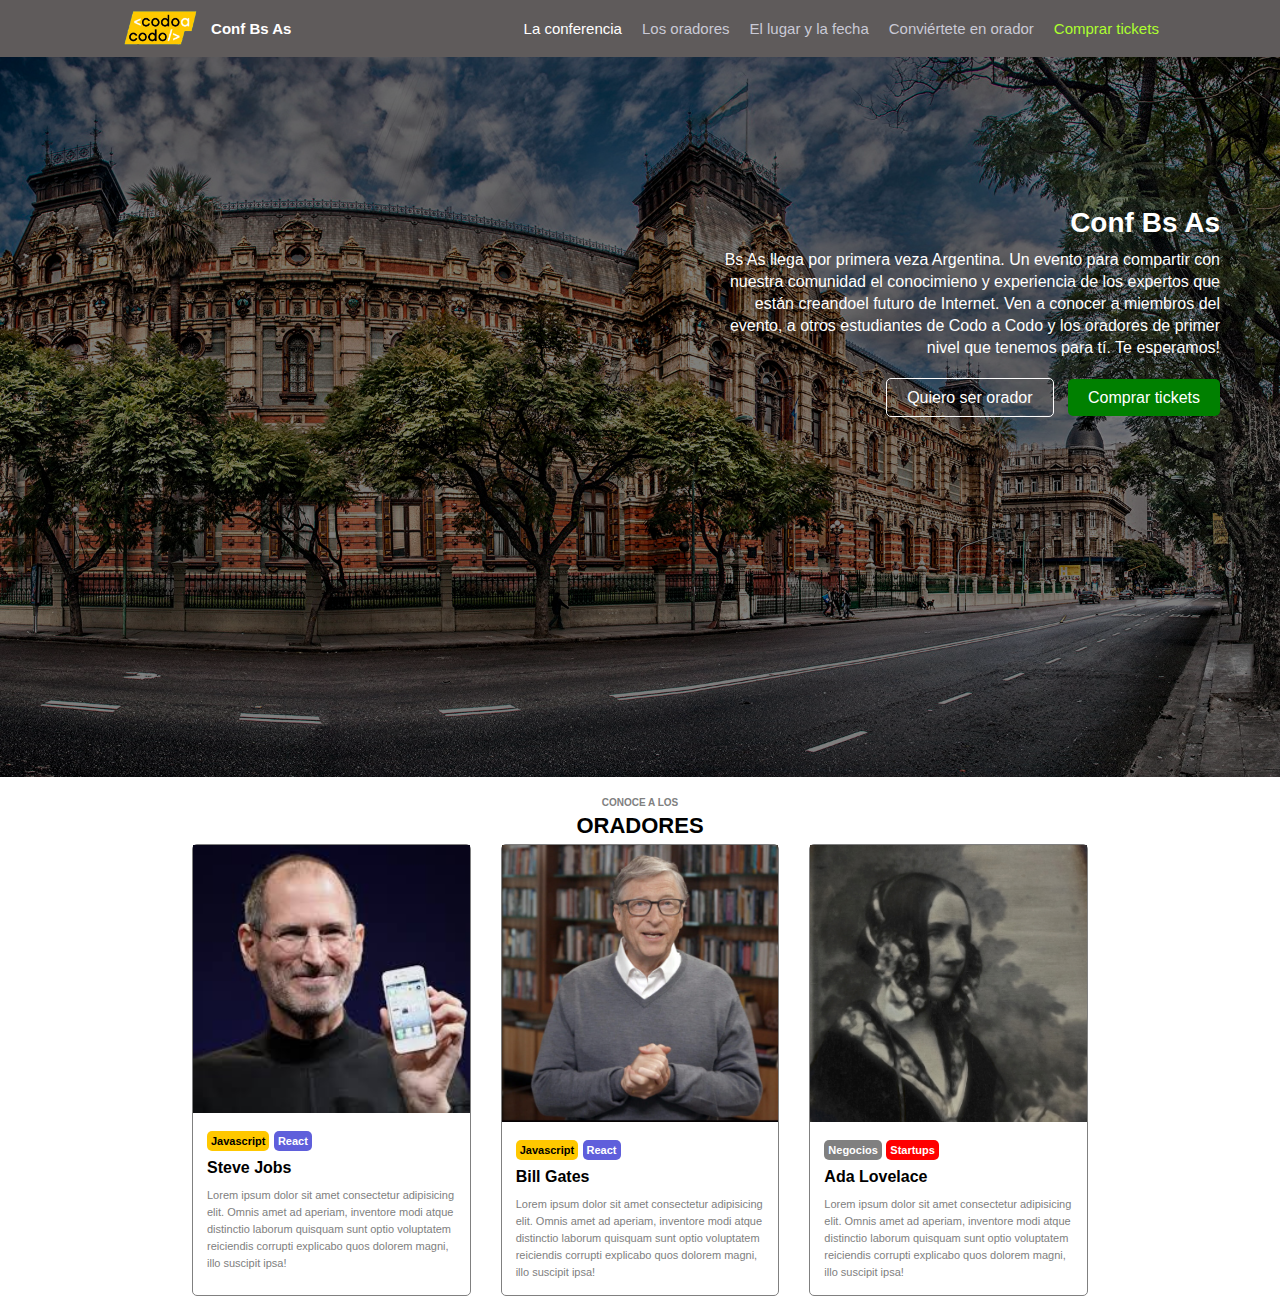
==== index.html @ dbdfaa31 "Primera versión de Conoce a los Oradores, del proyecto Codo a Codo de CSS" ====
<!DOCTYPE html>
<html lang="es">
<head>
    <meta charset="UTF-8">
    <meta name="viewport" content="width=device-width, initial-scale=1.0">
    <link rel="stylesheet" href="styles.css">
    <title>Proyecto</title>
</head>
<body>
    <header class="header-container">
        <div class="logo">
            <img class="logo__img" src="imagenes_integrador_front/codoacodo.png" alt="Logo">
            <h1 class="logo__h1">Conf Bs As</h1>
        </div>
        <nav class="navbar">
            <ul class="navbar__ul">
                <li><a href="#" class="active">La conferencia</a></li>
                <li><a href="#">Los oradores</a></li>
                <li><a href="#">El lugar y la fecha</a></li>
                <li><a href="#">Conviértete en orador</a></li>
                <li><a href="#" class="active-verde">Comprar tickets</a></li>
            </uln>
        </nav>
    </header>
    <main>
        <div class="bg-vistas">
            <div class="bg-dark"></div>
            <div class="card">
                <h2 class="card__h2">Conf Bs As</h2>
                <p class="card__p">Bs As llega por primera veza Argentina. Un evento para compartir con nuestra comunidad el conocimieno y experiencia de los expertos que están creandoel futuro de Internet. Ven a conocer a miembros del evento, a otros estudiantes de Codo a Codo y los oradores de primer nivel que tenemos para tí. Te esperamos!</p>
                <a href="#" class="card__a1">Quiero ser orador</a>
                <a href="#" class="card__a2">Comprar tickets</a>
            </div>
        </div>
        <div class="oradores">
            <h2 class="oradores__h2">Conoce a los</h2>
            <h3 class="oradores__h3">Oradores</h3>
            <div class="card__oradores">
                <div class="card__orador">
                    <img src="imagenes_integrador_front/steve.jpg" alt="Orador">
                    <div class="card__orador__1">
                        <span class="javascript">Javascript</span>
                        <span class="react">React</span>
                        <h3>Steve Jobs</h3>
                        <p>Lorem ipsum dolor sit amet consectetur adipisicing elit. Omnis amet ad aperiam, inventore modi atque distinctio laborum quisquam sunt optio voluptatem reiciendis corrupti explicabo quos dolorem magni, illo suscipit ipsa!</p>
                    </div>
                </div>
                <div class="card__orador">
                    <img src="imagenes_integrador_front/bill.jpg" alt="Orador">
                    <div class="card__orador__2">
                        <span class="javascript">Javascript</span>
                        <span class="react">React</span>
                        <h3>Bill Gates</h3>
                        <p>Lorem ipsum dolor sit amet consectetur adipisicing elit. Omnis amet ad aperiam, inventore modi atque distinctio laborum quisquam sunt optio voluptatem reiciendis corrupti explicabo quos dolorem magni, illo suscipit ipsa!</p>
                    </div>
                </div>
                <div class="card__orador">
                    <img src="imagenes_integrador_front/ada.jpeg" alt="Orador">
                    <div class="card__orador__3">
                        <span class="negocios">Negocios</span>
                        <span class="startups">Startups</span>
                        <h3>Ada Lovelace</h3>
                        <p>Lorem ipsum dolor sit amet consectetur adipisicing elit. Omnis amet ad aperiam, inventore modi atque distinctio laborum quisquam sunt optio voluptatem reiciendis corrupti explicabo quos dolorem magni, illo suscipit ipsa!</p>
                    </div>
                </div>    
            </div>
        </div>
    </main>
</body>
</html>
---- styles.css ----
*
{
    margin: 0;
    padding: 0;
    box-sizing: border-box;
    font-family: sans-serif;
}

.header-container
{
    display: flex;
    justify-content: space-around;
    background-color: rgb(95, 91, 91);
}

.logo
{
    display: flex;
    justify-content: center;
    align-items: center;
}

.logo__img
{
width: 100px;
}

.logo__h1
{
    font-size: 15px;
    color: white;
}

.navbar
{
    display: flex;
    justify-content: center;
    align-items: center;
}

.navbar__ul
{
    display: flex;
    flex-direction: row;
    list-style: none;
}

.navbar__ul li a
{
    color: rgb(202, 202, 214);
    font-size: 15px;
    text-decoration: none;
    margin: 10px;
}

.active
{
    color: white !important;
}

.active-verde
{
    color: greenyellow !important;
}

.bg-vistas
{
    position: relative;
    width: 100%;
    height: 80vh;
    background-image: url(imagenes_integrador_front/ba1.jpg);
    background-repeat: no-repeat;
    background-position: center center;
    background-size: cover;
    background-color: rgba(0, 0, 0, 0.5);
}

.bg-dark
{
    position: absolute;
    width: 100%;
    height: 100%;
    background-color: rgba(0, 0, 0, 0.5);
}

.card
{
    width: 500px;
    top: 150px;
    right: 60px;
    position: absolute;
    text-align: right;
}

.card__h2, .card__p, .card__a1, .card__a2
{
    color: white;
}

.card__h2
{
    font-size: 28px;
    margin-bottom: 10px;
}

.card__p
{
    line-height: 22px;
    margin-bottom: 30px;
}

.card__a1, .card__a2
{
    text-decoration: none;
}

.card__a1
{
    margin: 10px;
    padding: 10px 20px;
    border: 1px solid white;
    border-radius: 5px;
}

.card__a2
{
    padding: 10px 20px;
    background-color: green;
    border-radius: 5px;
}

.oradores
{
    margin-top: 20px;
    margin-bottom: 20px;
}

.oradores__h2, .oradores__h3
{
    text-align: center;
    text-transform: uppercase;
}

.oradores__h2
{
    font-size: 10px;
    color: gray;
    margin-bottom: 5px;
}

.oradores__h3
{
    font-size: 22px;
    margin-bottom: 5px;
}

.card__oradores
{
    width: 70%;
    display: grid;
    grid-template-columns: repeat(3, 1fr);
    gap: 30px;
    margin: 0 auto;
}

.card__orador
{
    border: 1px solid gray;
    border-radius: 5px;
}

.card__orador img
{
    width: 100%;
}

.card__orador__1, .card__orador__2, .card__orador__3
{
    padding: 14px;
}

.card__orador__1 h3, .card__orador__2 h3, .card__orador__3 h3
{
    font-size: 16px;
    margin: 10px 0;
}

.card__orador__1 p, .card__orador__2 p, .card__orador__3 p
{
    color: gray;
    font-size: 11px;
    line-height: 17px;
}

.card__orador__1 .javascript, .card__orador__2 .javascript
{
    font-size: 11px;
    font-weight: 700;
    padding: 4px;
    border-radius: 5px;
    border: none;
    background-color: rgb(255, 200, 0);
}

.card__orador__1 .react, .card__orador__2 .react
{
    color: white;
    font-size: 11px;
    font-weight: 700;
    padding: 4px;
    border-radius: 5px;
    border: none;
    background-color: rgb(95, 95, 219);
}

.card__orador__3 .negocios
{
    color: white;
    font-size: 11px;
    font-weight: 700;
    padding: 4px;
    border-radius: 5px;
    border: none;
    background-color: gray;
}

.card__orador__3 .startups
{
    color: white;
    font-size: 11px;
    font-weight: 700;
    padding: 4px;
    border-radius: 5px;
    border: none;
    background-color: red;
}
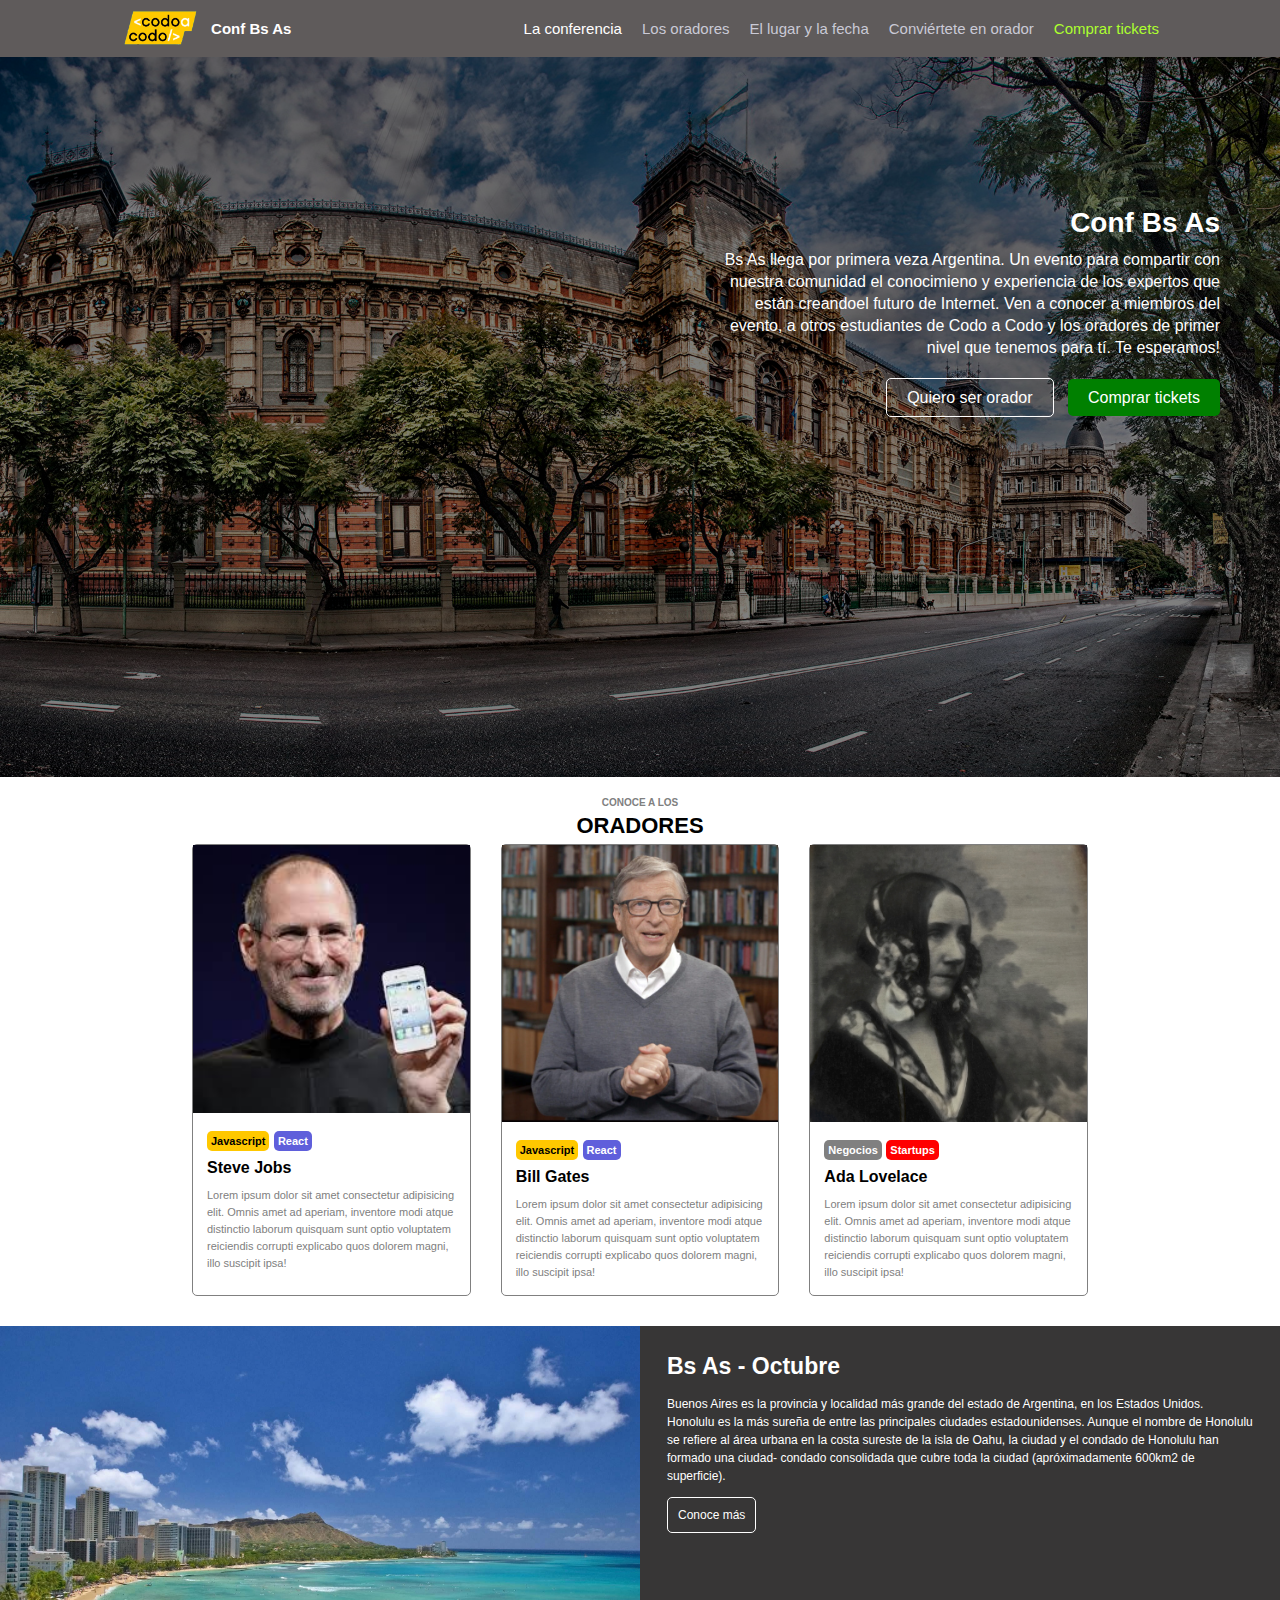
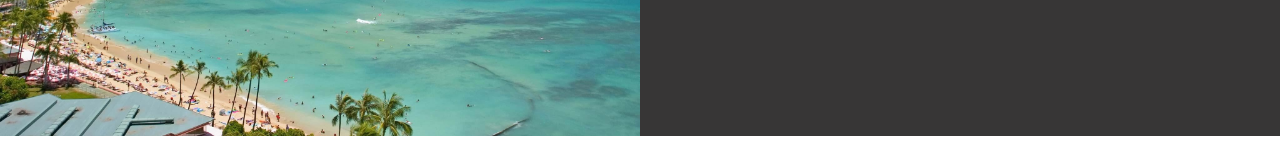
==== commit 8e2ab3c9: "Primera versión de Paisajes con su respectivo css" ====
--- a/index.html
+++ b/index.html
@@ -65,6 +65,16 @@
                 </div>    
             </div>
         </div>
+        <div class="paisaje">
+            <div class="fondo">
+                <img src="imagenes_integrador_front/honolulu.jpg" alt="Paisaje">
+            </div>
+            <div class="descripcion">
+                <h3 class="descripcion__h3">Bs As - Octubre</h3>
+                <p class="descripcion__p">Buenos Aires es la provincia y localidad más grande del estado de Argentina, en los Estados Unidos. Honolulu es la más sureña de entre las principales ciudades estadounidenses. Aunque el nombre de Honolulu se refiere al área urbana en la costa sureste de la isla de Oahu, la ciudad y el condado de Honolulu han formado una ciudad- condado consolidada que cubre toda la ciudad (apróximadamente 600km<span>2</span> de superficie).</p>
+                <a class="descripcion__a" href="#">Conoce más</a>
+            </div>
+        </div>
     </main>
 </body>
 </html>--- a/styles.css
+++ b/styles.css
@@ -132,7 +132,7 @@
 .oradores
 {
     margin-top: 20px;
-    margin-bottom: 20px;
+    margin-bottom: 30px;
 }
 
 .oradores__h2, .oradores__h3
@@ -235,3 +235,49 @@
     background-color: red;
 }
 
+.paisaje
+{
+    display: grid;
+    width: 100%;
+    grid-template-columns: repeat(2, 1fr);
+    margin-bottom: 10px;
+}
+
+.fondo img
+{
+    width: 100%;
+    height: 100%;
+}
+
+.descripcion
+{
+    background-color: rgb(55, 54, 54);
+    padding: 27px;
+}
+
+.descripcion__h3, .descripcion__p, .descripcion__a
+{
+    color: white;
+}
+
+.descripcion__h3
+{
+    font-size: 23px;
+    margin-bottom: 15px;
+}
+
+.descripcion__p
+{
+    font-size: 12px;
+    line-height: 18px;
+    margin-bottom: 20px;
+}
+
+.descripcion__a
+{
+    font-size: 12px;
+    text-decoration: none;
+    border: 1px solid white;
+    border-radius: 5px;
+    padding: 10px;
+}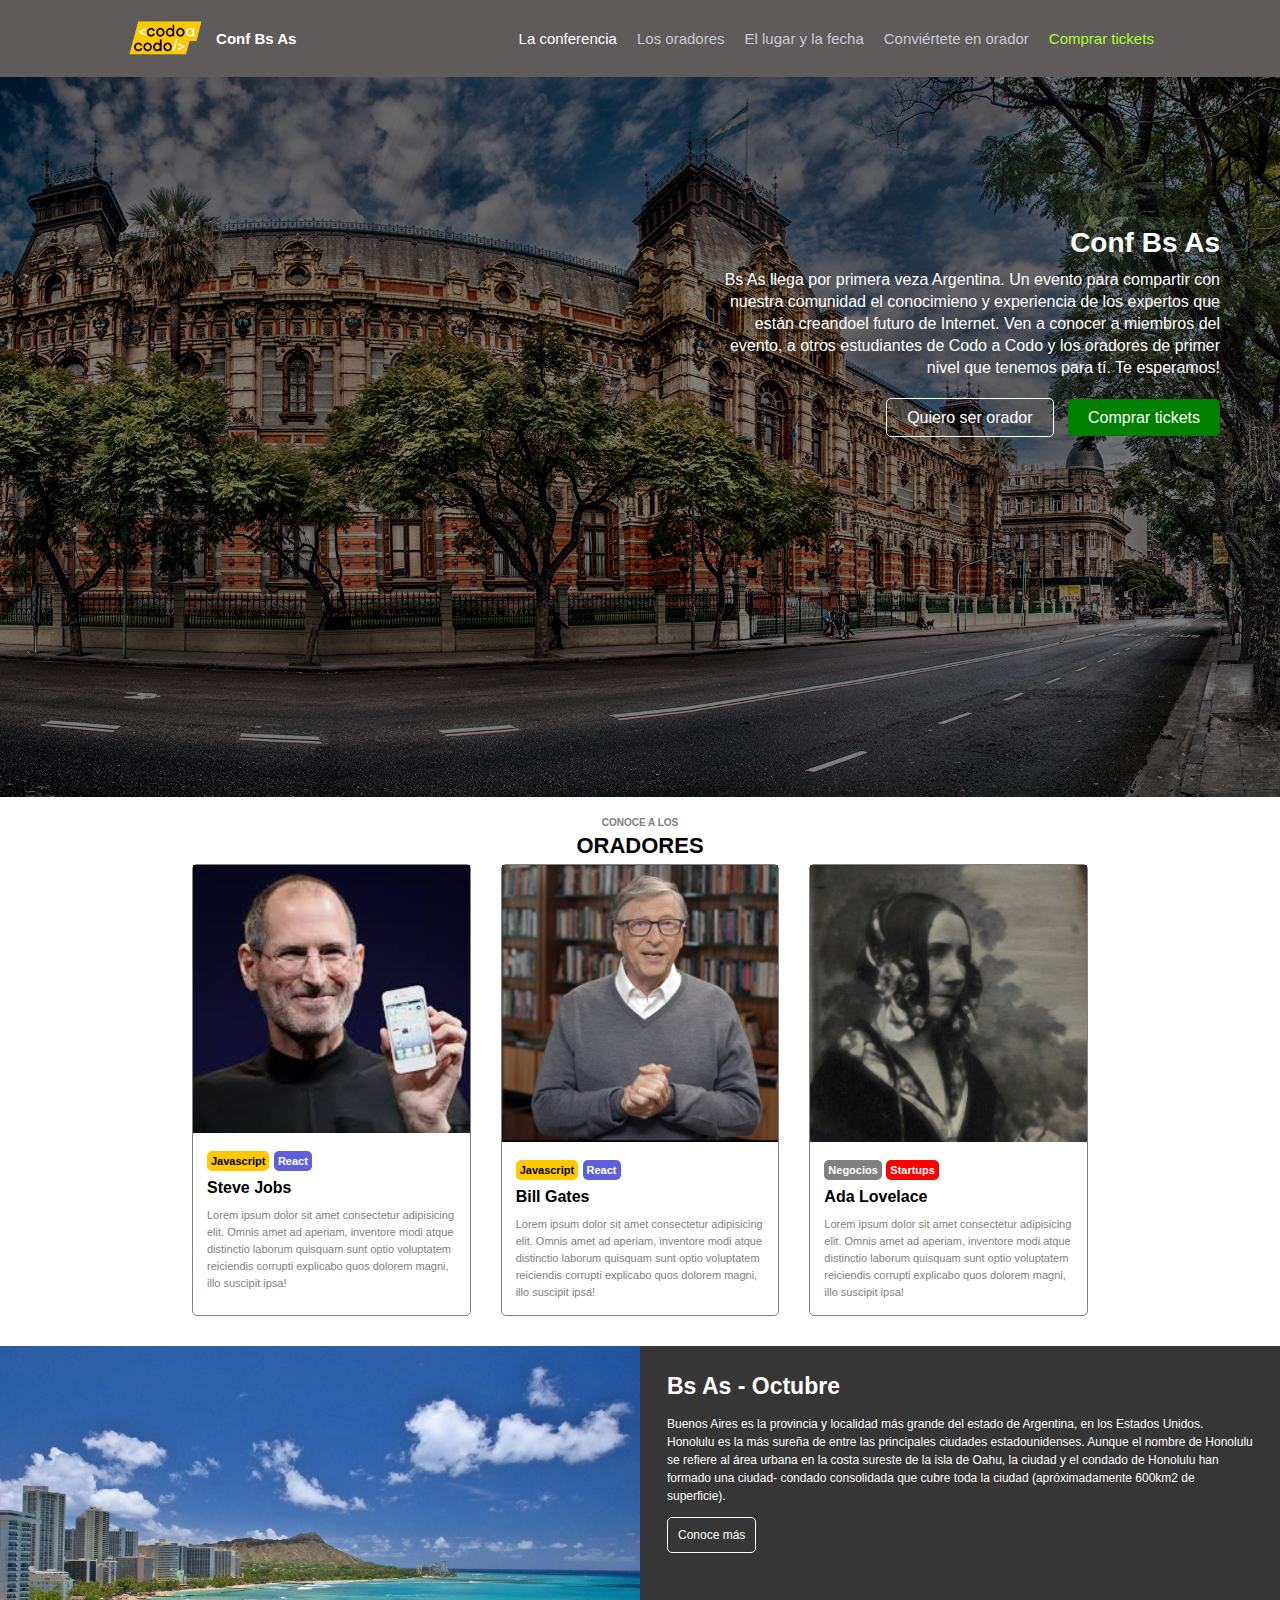
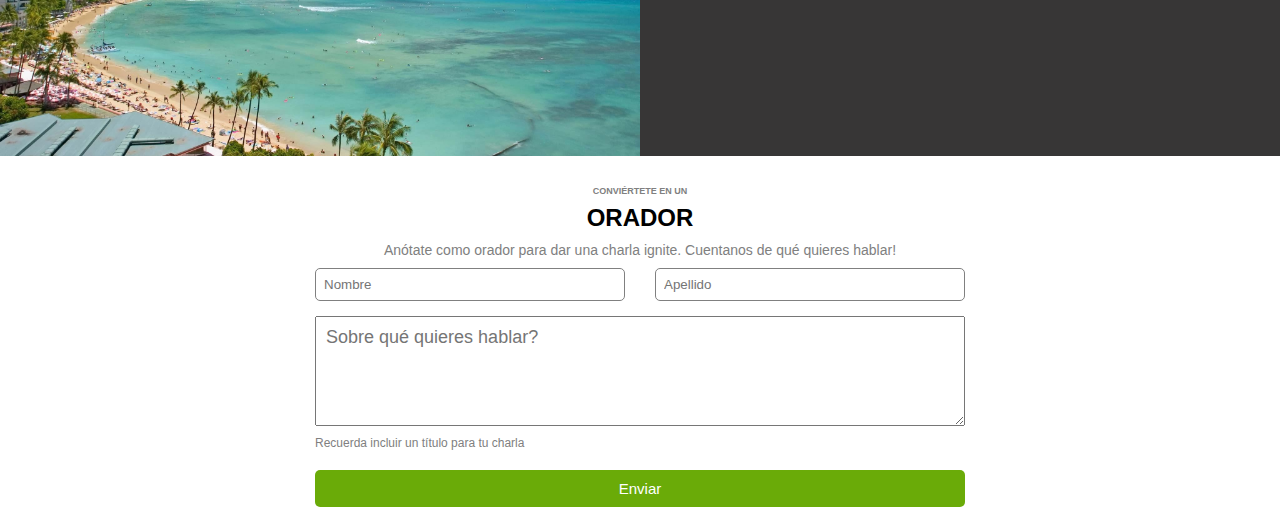
==== commit 747ab6c7: "Primera versión del Formulario con su respectivo css" ====
--- a/index.html
+++ b/index.html
@@ -75,6 +75,20 @@
                 <a class="descripcion__a" href="#">Conoce más</a>
             </div>
         </div>
+        <div class="formulario">
+            <h2 class="formulario__h2">Conviértete en un</h2>
+            <h3 class="formulario__h3">Orador</h3>
+            <p class="formulario__p">Anótate como orador para dar una charla <span>ignite</span>. Cuentanos de qué quieres hablar!</p>
+            <form class="form__flex">
+                <div class="form__input">
+                    <input type="text" name="nombre" id="nombre" placeholder="Nombre">
+                    <input type="text" name="apellido" id="apellido" placeholder="Apellido">    
+                </div>
+                <textarea name="descripcion" id="descripcion" cols="30" rows="10" placeholder="Sobre qué quieres hablar?"></textarea>
+                <p>Recuerda incluir un título para tu charla</p>
+                <input class="form__btn" type="submit" value="Enviar">
+            </form>
+        </div>
     </main>
 </body>
 </html>--- a/styles.css
+++ b/styles.css
@@ -11,6 +11,7 @@
     display: flex;
     justify-content: space-around;
     background-color: rgb(95, 91, 91);
+    padding: 10px;
 }
 
 .logo
@@ -240,7 +241,7 @@
     display: grid;
     width: 100%;
     grid-template-columns: repeat(2, 1fr);
-    margin-bottom: 10px;
+    margin-bottom: 30px;
 }
 
 .fondo img
@@ -280,4 +281,83 @@
     border: 1px solid white;
     border-radius: 5px;
     padding: 10px;
+}
+
+.formulario
+{
+    width: 650px;
+    margin: 0 auto;
+}
+
+.formulario__h2, .formulario__h3
+{
+    text-align: center;
+    text-transform: uppercase;
+}
+
+.formulario__h2
+{
+    font-size: 9px;
+    color: gray;
+    margin-bottom: 8px;
+}
+
+.formulario__h3
+{
+    font-size: 24px;
+    margin-bottom: 10px;
+}
+
+.formulario__p
+{
+    font-size: 14px;
+    color: gray;
+    text-align: center;
+    margin-bottom: 10px;
+}
+
+.form__flex
+{
+    display: flex;
+    flex-direction: column;
+}
+
+.form__flex textarea
+{
+    font-size: 18px;
+    padding: 10px;
+    height: 110px;
+}
+
+.form__flex p
+{
+    font-size: 12px;
+    color: gray;
+    margin: 10px 0 20px 0;
+}
+
+.form__input
+{
+    display: grid;
+    grid-template-columns: repeat(2, 1fr);
+    gap: 30px;
+    margin-bottom: 15px;
+}
+
+.form__input input
+{
+    padding: 8px;
+    border: 1px solid gray;
+    border-radius: 5px;
+}
+
+
+.form__btn
+{
+    font-size: 15px;
+    color: white;
+    background-color: rgb(106, 171, 8);
+    border: none;
+    border-radius: 5px;
+    padding: 10px;
 }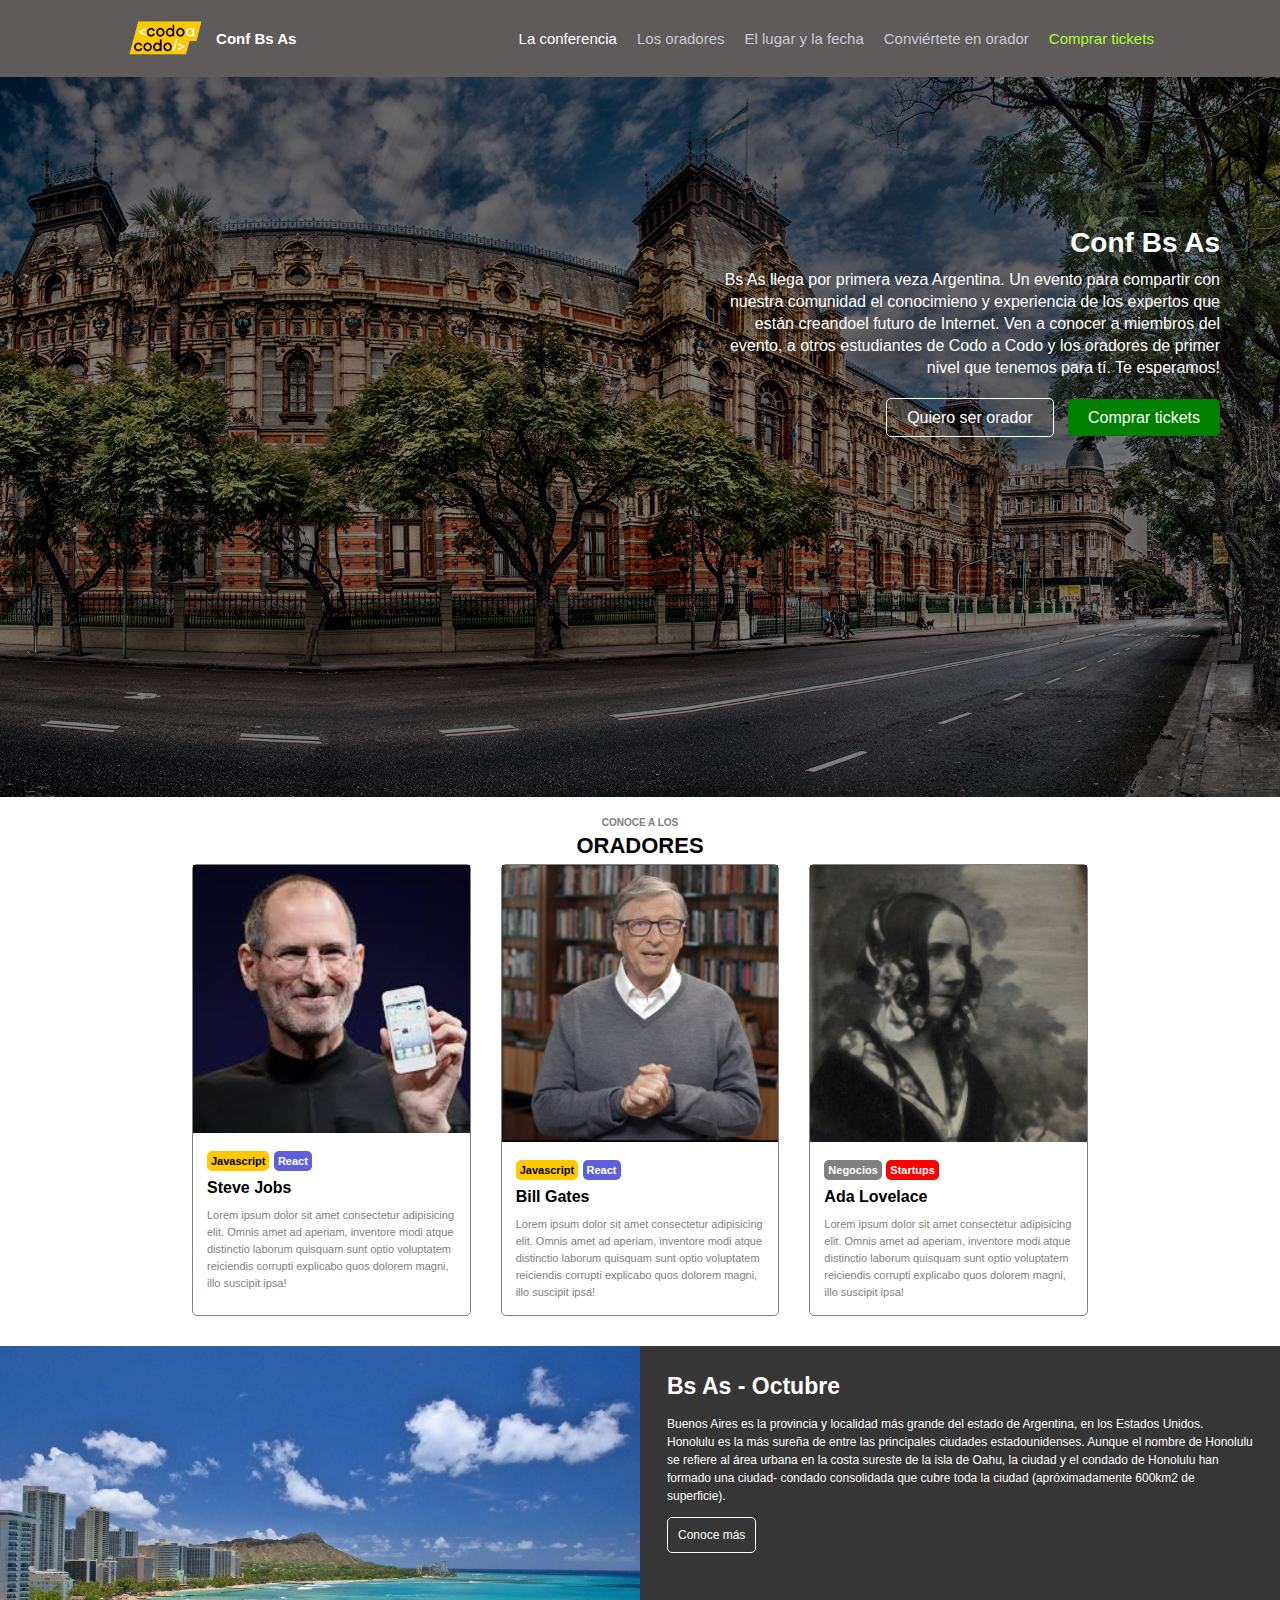
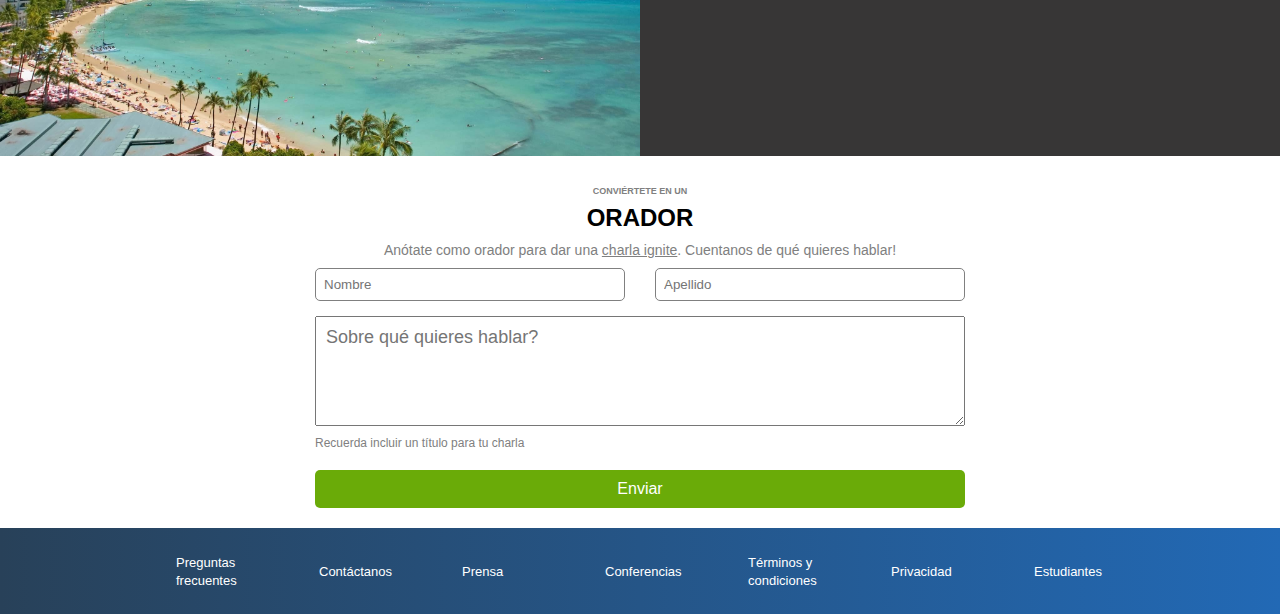
==== commit 4fa005a6: "Primera versión del Footer con su respectivo css" ====
--- a/index.html
+++ b/index.html
@@ -78,7 +78,7 @@
         <div class="formulario">
             <h2 class="formulario__h2">Conviértete en un</h2>
             <h3 class="formulario__h3">Orador</h3>
-            <p class="formulario__p">Anótate como orador para dar una charla <span>ignite</span>. Cuentanos de qué quieres hablar!</p>
+            <p class="formulario__p">Anótate como orador para dar una <span>charla ignite</span>. Cuentanos de qué quieres hablar!</p>
             <form class="form__flex">
                 <div class="form__input">
                     <input type="text" name="nombre" id="nombre" placeholder="Nombre">
@@ -89,6 +89,18 @@
                 <input class="form__btn" type="submit" value="Enviar">
             </form>
         </div>
+        <footer class="footer">
+            <ul class="footer__ul">
+                <li><a href="#">Preguntas frecuentes</a></li>
+                <li><a href="#">Contáctanos</a></li>
+                <li><a href="#">Prensa</a></li>
+                <li><a href="#">Conferencias</a></li>
+                <li><a href="#">Términos y condiciones</a></li>
+                <li><a href="#">Privacidad</a></li>
+                <li><a href="#">Estudiantes</a></li>
+            </ul>
+
+        </footer>
     </main>
 </body>
 </html>--- a/styles.css
+++ b/styles.css
@@ -287,6 +287,7 @@
 {
     width: 650px;
     margin: 0 auto;
+    margin-bottom: 20px;
 }
 
 .formulario__h2, .formulario__h3
@@ -314,6 +315,11 @@
     color: gray;
     text-align: center;
     margin-bottom: 10px;
+}
+
+.formulario__p span
+{
+    text-decoration: underline;
 }
 
 .form__flex
@@ -351,13 +357,41 @@
     border-radius: 5px;
 }
 
-
 .form__btn
 {
-    font-size: 15px;
+    cursor: pointer;
+    font-size: 16px;
     color: white;
     background-color: rgb(106, 171, 8);
     border: none;
     border-radius: 5px;
     padding: 10px;
+}
+
+.footer
+{
+    background: linear-gradient(to right, rgba(40,65,89,1) 0%, rgba(34,105,181,1) 100%);
+}
+
+.footer__ul
+{
+    display: flex;
+    justify-content: space-evenly;
+    align-items: center;
+    width: 80%;
+    margin: 0 auto;
+}
+
+.footer__ul li
+{
+    width: 120px;
+    list-style: none;
+    padding: 25px;
+}
+
+.footer__ul li a
+{
+    font-size: 13px;
+    color: white;
+    text-decoration: none;
 }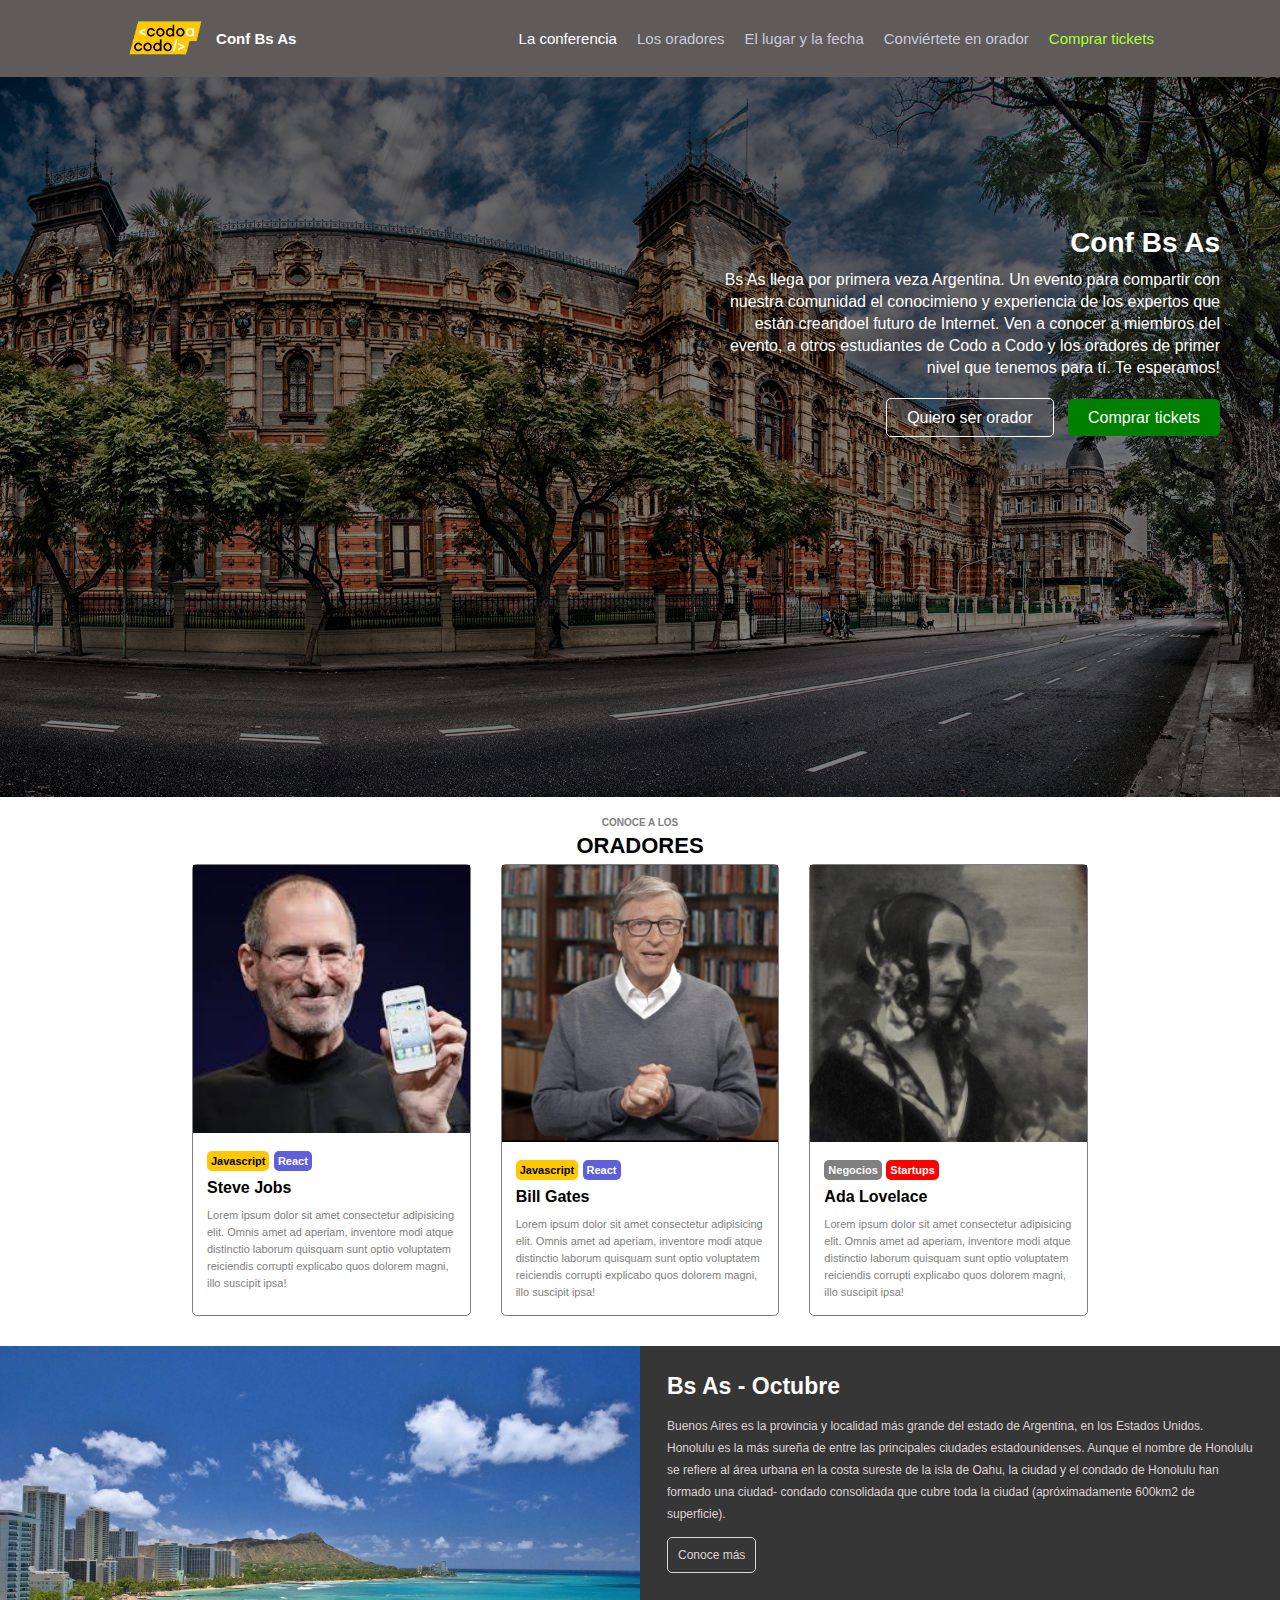
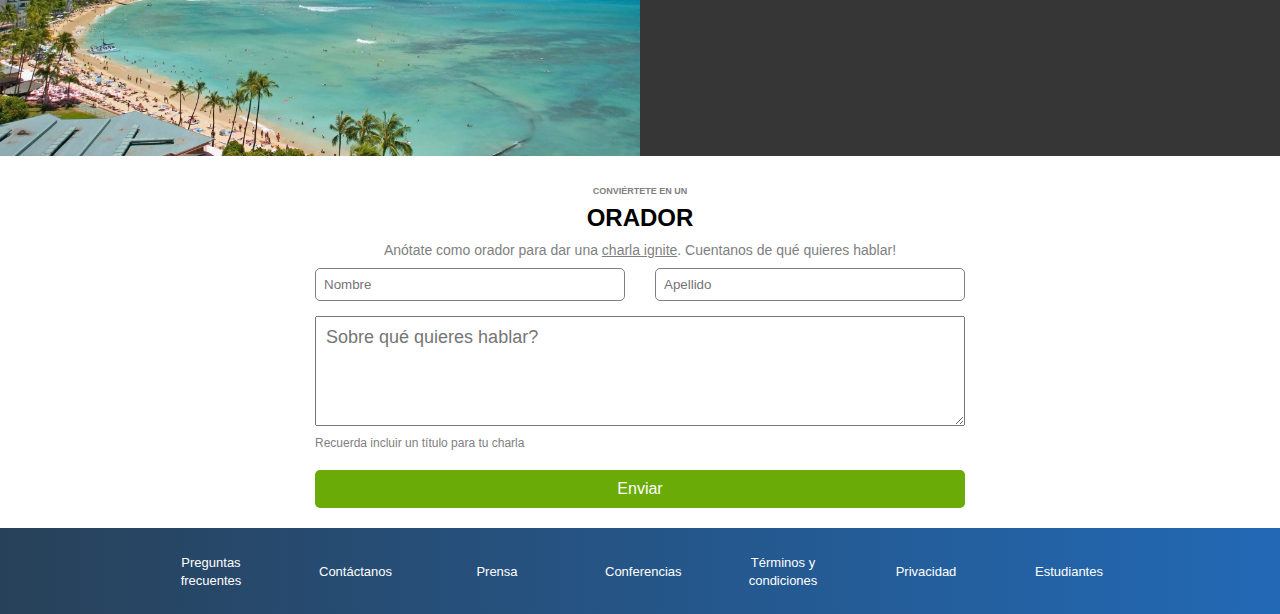
==== commit 52407700: "Se agregaron comentarios para diferenciar los distintos bloques del proyecto" ====
--- a/index.html
+++ b/index.html
@@ -8,10 +8,12 @@
 </head>
 <body>
     <header class="header-container">
+        <!-- Logo con imagen para el header -->
         <div class="logo">
             <img class="logo__img" src="imagenes_integrador_front/codoacodo.png" alt="Logo">
             <h1 class="logo__h1">Conf Bs As</h1>
         </div>
+        <!-- Lista de enlaces para el navbar -->
         <nav class="navbar">
             <ul class="navbar__ul">
                 <li><a href="#" class="active">La conferencia</a></li>
@@ -23,6 +25,7 @@
         </nav>
     </header>
     <main>
+        <!-- Bloque principal del main con background-image -->
         <div class="bg-vistas">
             <div class="bg-dark"></div>
             <div class="card">
@@ -32,10 +35,12 @@
                 <a href="#" class="card__a2">Comprar tickets</a>
             </div>
         </div>
+        <!-- Bloque que contiene las cards de todos los oradores -->
         <div class="oradores">
             <h2 class="oradores__h2">Conoce a los</h2>
             <h3 class="oradores__h3">Oradores</h3>
             <div class="card__oradores">
+                <!-- Card de Orador -->
                 <div class="card__orador">
                     <img src="imagenes_integrador_front/steve.jpg" alt="Orador">
                     <div class="card__orador__1">
@@ -45,6 +50,7 @@
                         <p>Lorem ipsum dolor sit amet consectetur adipisicing elit. Omnis amet ad aperiam, inventore modi atque distinctio laborum quisquam sunt optio voluptatem reiciendis corrupti explicabo quos dolorem magni, illo suscipit ipsa!</p>
                     </div>
                 </div>
+                <!-- Card de Orador -->
                 <div class="card__orador">
                     <img src="imagenes_integrador_front/bill.jpg" alt="Orador">
                     <div class="card__orador__2">
@@ -54,6 +60,7 @@
                         <p>Lorem ipsum dolor sit amet consectetur adipisicing elit. Omnis amet ad aperiam, inventore modi atque distinctio laborum quisquam sunt optio voluptatem reiciendis corrupti explicabo quos dolorem magni, illo suscipit ipsa!</p>
                     </div>
                 </div>
+                <!-- Card de Orador -->
                 <div class="card__orador">
                     <img src="imagenes_integrador_front/ada.jpeg" alt="Orador">
                     <div class="card__orador__3">
@@ -65,6 +72,7 @@
                 </div>    
             </div>
         </div>
+        <!-- Bloque con paisaje y descripción -->
         <div class="paisaje">
             <div class="fondo">
                 <img src="imagenes_integrador_front/honolulu.jpg" alt="Paisaje">
@@ -75,6 +83,7 @@
                 <a class="descripcion__a" href="#">Conoce más</a>
             </div>
         </div>
+        <!-- Bloque que contiene el formulario de oradores -->
         <div class="formulario">
             <h2 class="formulario__h2">Conviértete en un</h2>
             <h3 class="formulario__h3">Orador</h3>
@@ -89,6 +98,7 @@
                 <input class="form__btn" type="submit" value="Enviar">
             </form>
         </div>
+        <!-- Bloque que contiene el footer de la página -->
         <footer class="footer">
             <ul class="footer__ul">
                 <li><a href="#">Preguntas frecuentes</a></li>
--- a/styles.css
+++ b/styles.css
@@ -269,16 +269,18 @@
 
 .descripcion__p
 {
+    color: rgb(220, 213, 213);
     font-size: 12px;
-    line-height: 18px;
+    line-height: 22px;
     margin-bottom: 20px;
 }
 
 .descripcion__a
 {
+    color: rgb(220, 213, 213);
     font-size: 12px;
     text-decoration: none;
-    border: 1px solid white;
+    border: 1px solid #dcd5d5;
     border-radius: 5px;
     padding: 10px;
 }
@@ -386,6 +388,7 @@
 {
     width: 120px;
     list-style: none;
+    text-align: center;
     padding: 25px;
 }
 
